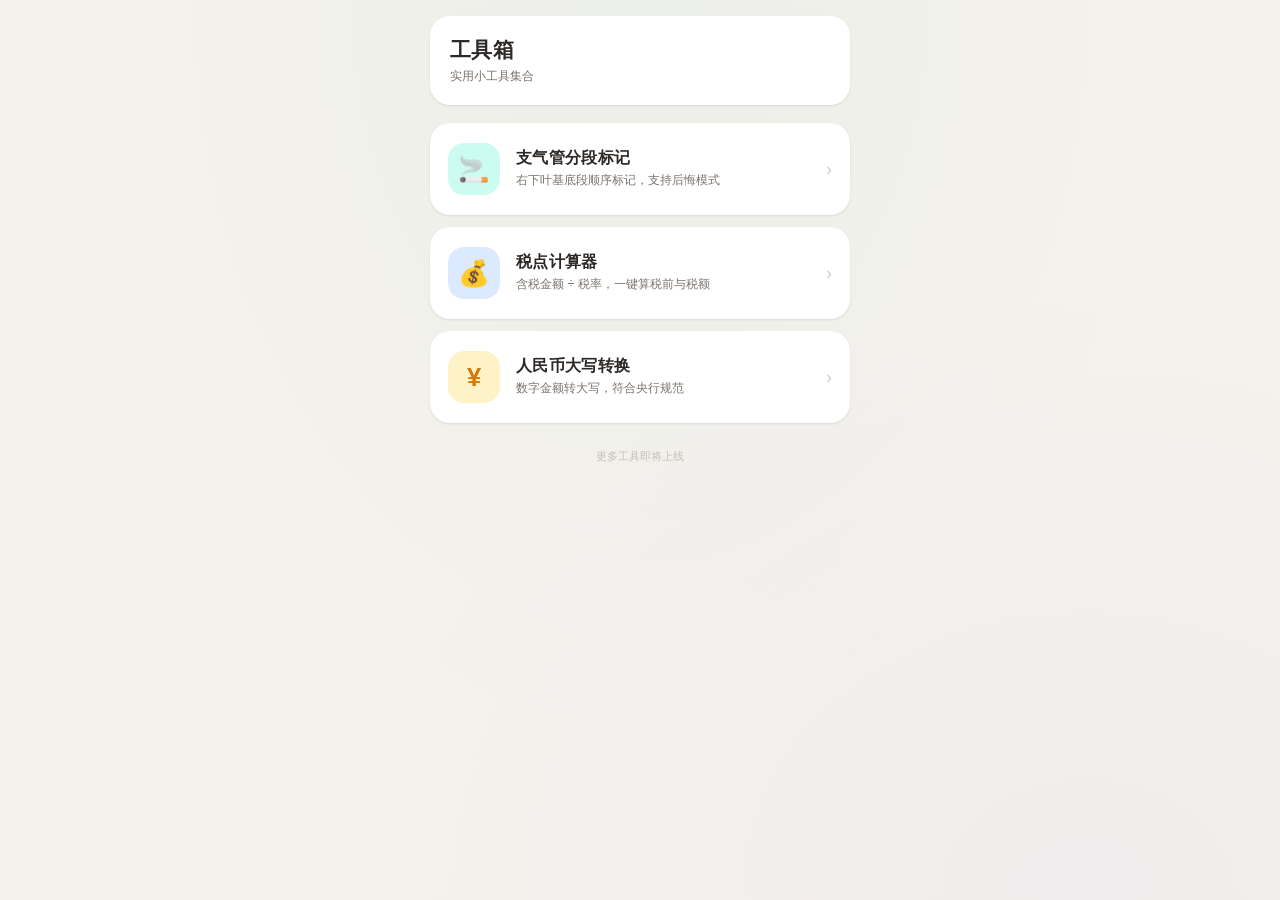
==== index.html @ 6d110be1 "Add toolbox homepage" ====
<!DOCTYPE html>
<html lang="zh-CN">
<head>
<meta charset="UTF-8">
<meta name="viewport" content="width=device-width, initial-scale=1.0, user-scalable=no, viewport-fit=cover">
<title>工具箱</title>
<style>
  :root {
    --bg: #f5f2ed;
    --card: #ffffff;
    --text: #2c2826;
    --text-secondary: #7a736d;
    --teal: #0d9488;
    --teal-light: #ccfbf1;
    --blue: #2563eb;
    --blue-light: #dbeafe;
    --violet: #7c3aed;
    --violet-light: #ede9fe;
    --gold: #d97706;
    --gold-bg: #fef3c7;
    --shadow-sm: 0 1px 3px rgba(0,0,0,0.06), 0 1px 2px rgba(0,0,0,0.04);
    --shadow-md: 0 4px 12px rgba(0,0,0,0.07), 0 2px 4px rgba(0,0,0,0.04);
    --shadow-lg: 0 10px 30px rgba(0,0,0,0.10), 0 4px 8px rgba(0,0,0,0.05);
    --radius: 20px;
    --radius-sm: 12px;
    --font-display: "PingFang SC", "Noto Sans SC", "Microsoft YaHei", sans-serif;
    --font-body: "PingFang SC", "Noto Sans SC", "Microsoft YaHei", sans-serif;
  }

  * { margin: 0; padding: 0; box-sizing: border-box; }

  body {
    font-family: var(--font-body);
    background: var(--bg);
    background-image:
      radial-gradient(ellipse at 50% 0%, rgba(13,148,136,0.04) 0%, transparent 60%),
      radial-gradient(ellipse at 85% 100%, rgba(124,58,237,0.03) 0%, transparent 50%);
    min-height: 100dvh;
    display: flex;
    justify-content: center;
    align-items: flex-start;
    padding: 16px;
    -webkit-tap-highlight-color: transparent;
    -webkit-user-select: none;
    user-select: none;
  }

  .container {
    width: 100%;
    max-width: 420px;
    display: flex;
    flex-direction: column;
    gap: 18px;
    animation: fadeIn 0.5s ease-out;
  }

  @keyframes fadeIn {
    from { opacity: 0; transform: translateY(12px); }
    to { opacity: 1; transform: translateY(0); }
  }

  .header {
    background: var(--card);
    border-radius: var(--radius);
    padding: 20px;
    box-shadow: var(--shadow-sm);
    display: flex;
    flex-direction: column;
    gap: 4px;
  }

  .header h1 {
    font-family: var(--font-display);
    font-size: 1.3rem;
    font-weight: 700;
    color: var(--text);
    letter-spacing: 0.02em;
  }

  .header .subtitle {
    font-size: 0.78rem;
    color: var(--text-secondary);
    font-weight: 500;
  }

  .tools-grid {
    display: flex;
    flex-direction: column;
    gap: 12px;
  }

  a.tool-card {
    text-decoration: none;
    display: flex;
    align-items: center;
    gap: 16px;
    padding: 20px 18px;
    background: var(--card);
    border-radius: var(--radius);
    box-shadow: var(--shadow-sm);
    transition: all 0.25s ease;
    -webkit-tap-highlight-color: transparent;
  }
  a.tool-card:active {
    transform: scale(0.98);
    box-shadow: var(--shadow-md);
  }

  .tool-icon {
    width: 52px;
    height: 52px;
    border-radius: 16px;
    display: flex;
    align-items: center;
    justify-content: center;
    font-size: 1.6rem;
    flex-shrink: 0;
    font-weight: 900;
  }

  .icon-lung { background: var(--teal-light); color: var(--teal); }
  .icon-tax { background: var(--blue-light); color: var(--blue); }
  .icon-rmb { background: var(--gold-bg); color: var(--gold); }

  .tool-info {
    display: flex;
    flex-direction: column;
    gap: 3px;
  }

  .tool-info .tool-name {
    font-family: var(--font-display);
    font-size: 1rem;
    font-weight: 700;
    color: var(--text);
    letter-spacing: 0.02em;
  }

  .tool-info .tool-desc {
    font-size: 0.78rem;
    color: var(--text-secondary);
    font-weight: 500;
    line-height: 1.4;
  }

  .tool-arrow {
    margin-left: auto;
    color: #ccc;
    font-size: 1.1rem;
  }

  .footer {
    text-align: center;
    padding: 8px 0 20px;
    font-size: 0.7rem;
    color: #c4bfb8;
  }
</style>
</head>
<body>

<div class="container">
  <div class="header">
    <h1>工具箱</h1>
    <span class="subtitle">实用小工具集合</span>
  </div>

  <div class="tools-grid">
    <a class="tool-card" href="./lung-marker.html">
      <div class="tool-icon icon-lung">&#x1F6AC;</div>
      <div class="tool-info">
        <span class="tool-name">支气管分段标记</span>
        <span class="tool-desc">右下叶基底段顺序标记，支持后悔模式</span>
      </div>
      <span class="tool-arrow">&#x203A;</span>
    </a>

    <a class="tool-card" href="./tax-calc.html">
      <div class="tool-icon icon-tax">&#x1F4B0;</div>
      <div class="tool-info">
        <span class="tool-name">税点计算器</span>
        <span class="tool-desc">含税金额 ÷ 税率，一键算税前与税额</span>
      </div>
      <span class="tool-arrow">&#x203A;</span>
    </a>

    <a class="tool-card" href="./rmb-upper.html">
      <div class="tool-icon icon-rmb">&#x00A5;</div>
      <div class="tool-info">
        <span class="tool-name">人民币大写转换</span>
        <span class="tool-desc">数字金额转大写，符合央行规范</span>
      </div>
      <span class="tool-arrow">&#x203A;</span>
    </a>
  </div>

  <div class="footer">更多工具即将上线</div>
</div>

</body>
</html>
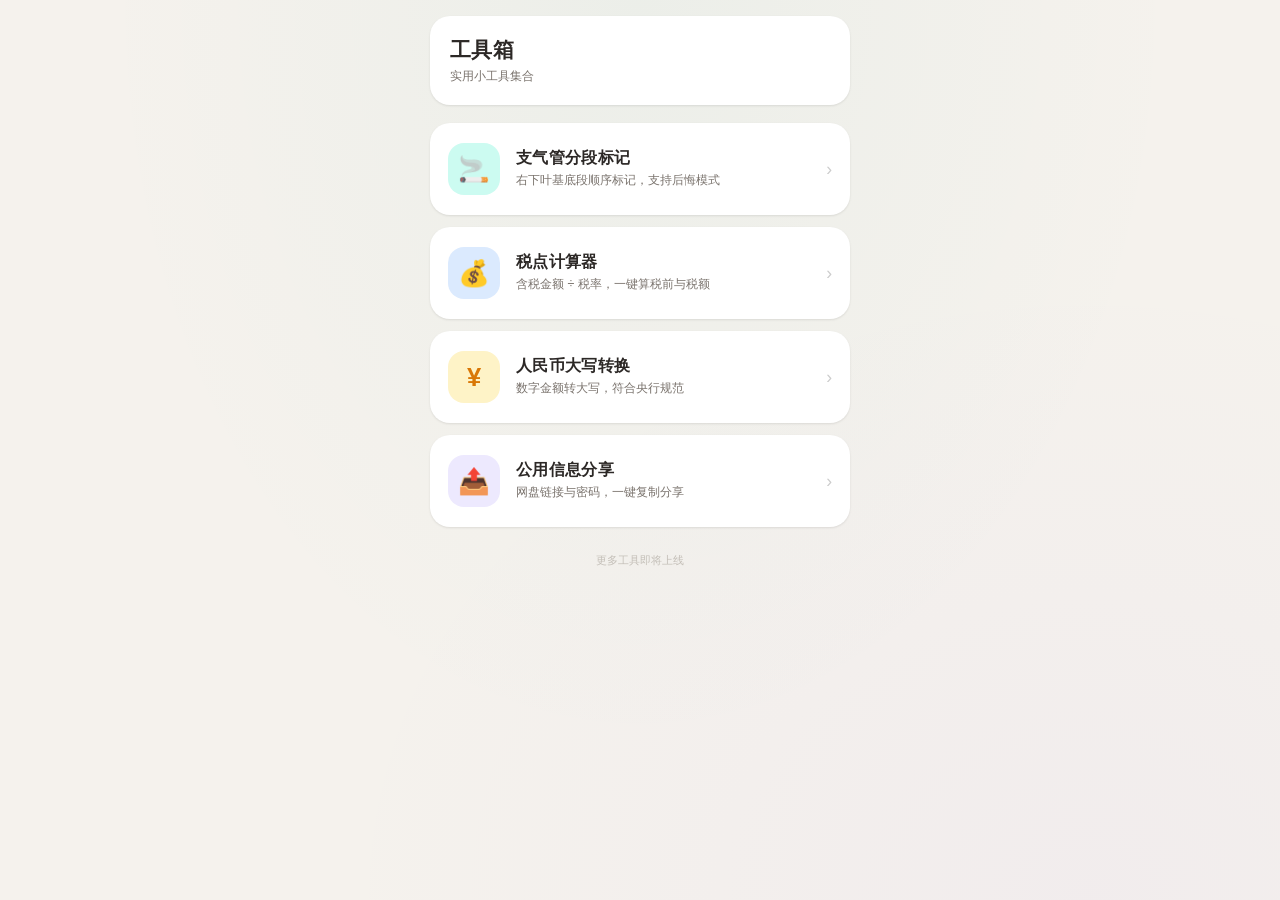
==== commit 843e00c0: "feat: 新增公用信息分享工具，支持一键复制链接与密码" ====
--- a/index.html
+++ b/index.html
@@ -121,6 +121,7 @@
   .icon-lung { background: var(--teal-light); color: var(--teal); }
   .icon-tax { background: var(--blue-light); color: var(--blue); }
   .icon-rmb { background: var(--gold-bg); color: var(--gold); }
+  .icon-share { background: var(--violet-light); color: var(--violet); }
 
   .tool-info {
     display: flex;
@@ -166,7 +167,7 @@
   </div>
 
   <div class="tools-grid">
-    <a class="tool-card" href="./lung-marker.html">
+    <a class="tool-card" href="./tools/lung-marker/index.html">
       <div class="tool-icon icon-lung">&#x1F6AC;</div>
       <div class="tool-info">
         <span class="tool-name">支气管分段标记</span>
@@ -175,7 +176,7 @@
       <span class="tool-arrow">&#x203A;</span>
     </a>
 
-    <a class="tool-card" href="./tax-calc.html">
+    <a class="tool-card" href="./tools/tax-calc/index.html">
       <div class="tool-icon icon-tax">&#x1F4B0;</div>
       <div class="tool-info">
         <span class="tool-name">税点计算器</span>
@@ -184,7 +185,7 @@
       <span class="tool-arrow">&#x203A;</span>
     </a>
 
-    <a class="tool-card" href="./rmb-upper.html">
+    <a class="tool-card" href="./tools/rmb-upper/index.html">
       <div class="tool-icon icon-rmb">&#x00A5;</div>
       <div class="tool-info">
         <span class="tool-name">人民币大写转换</span>
@@ -192,6 +193,15 @@
       </div>
       <span class="tool-arrow">&#x203A;</span>
     </a>
+
+    <a class="tool-card" href="./tools/share-info/index.html">
+      <div class="tool-icon icon-share">&#x1F4E4;</div>
+      <div class="tool-info">
+        <span class="tool-name">公用信息分享</span>
+        <span class="tool-desc">网盘链接与密码，一键复制分享</span>
+      </div>
+      <span class="tool-arrow">&#x203A;</span>
+    </a>
   </div>
 
   <div class="footer">更多工具即将上线</div>
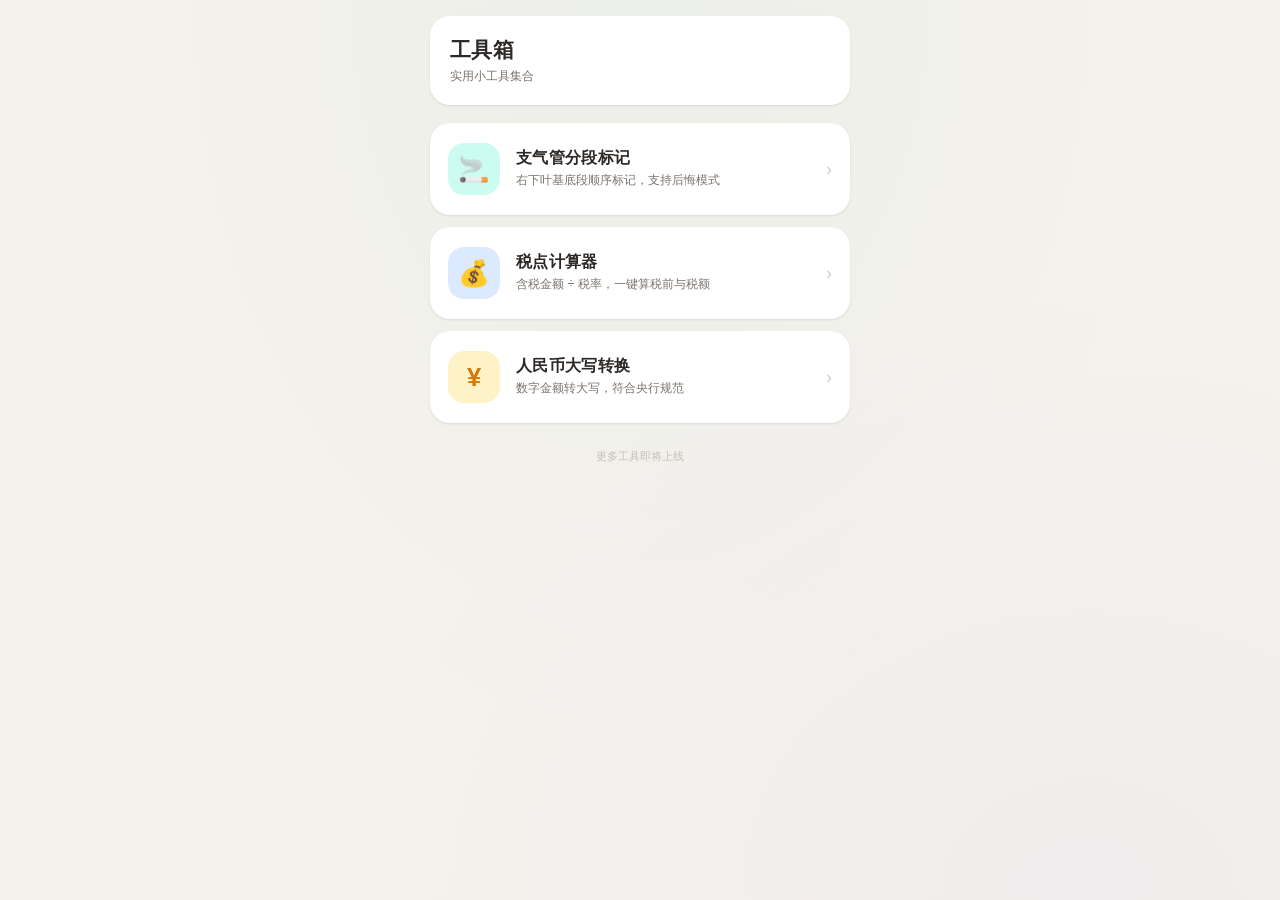
==== commit 94636101: "下架公用信息分享页面（移除敏感数据）" ====
--- a/index.html
+++ b/index.html
@@ -121,7 +121,6 @@
   .icon-lung { background: var(--teal-light); color: var(--teal); }
   .icon-tax { background: var(--blue-light); color: var(--blue); }
   .icon-rmb { background: var(--gold-bg); color: var(--gold); }
-  .icon-share { background: var(--violet-light); color: var(--violet); }
 
   .tool-info {
     display: flex;
@@ -194,14 +193,6 @@
       <span class="tool-arrow">&#x203A;</span>
     </a>
 
-    <a class="tool-card" href="./tools/share-info/index.html">
-      <div class="tool-icon icon-share">&#x1F4E4;</div>
-      <div class="tool-info">
-        <span class="tool-name">公用信息分享</span>
-        <span class="tool-desc">网盘链接与密码，一键复制分享</span>
-      </div>
-      <span class="tool-arrow">&#x203A;</span>
-    </a>
   </div>
 
   <div class="footer">更多工具即将上线</div>
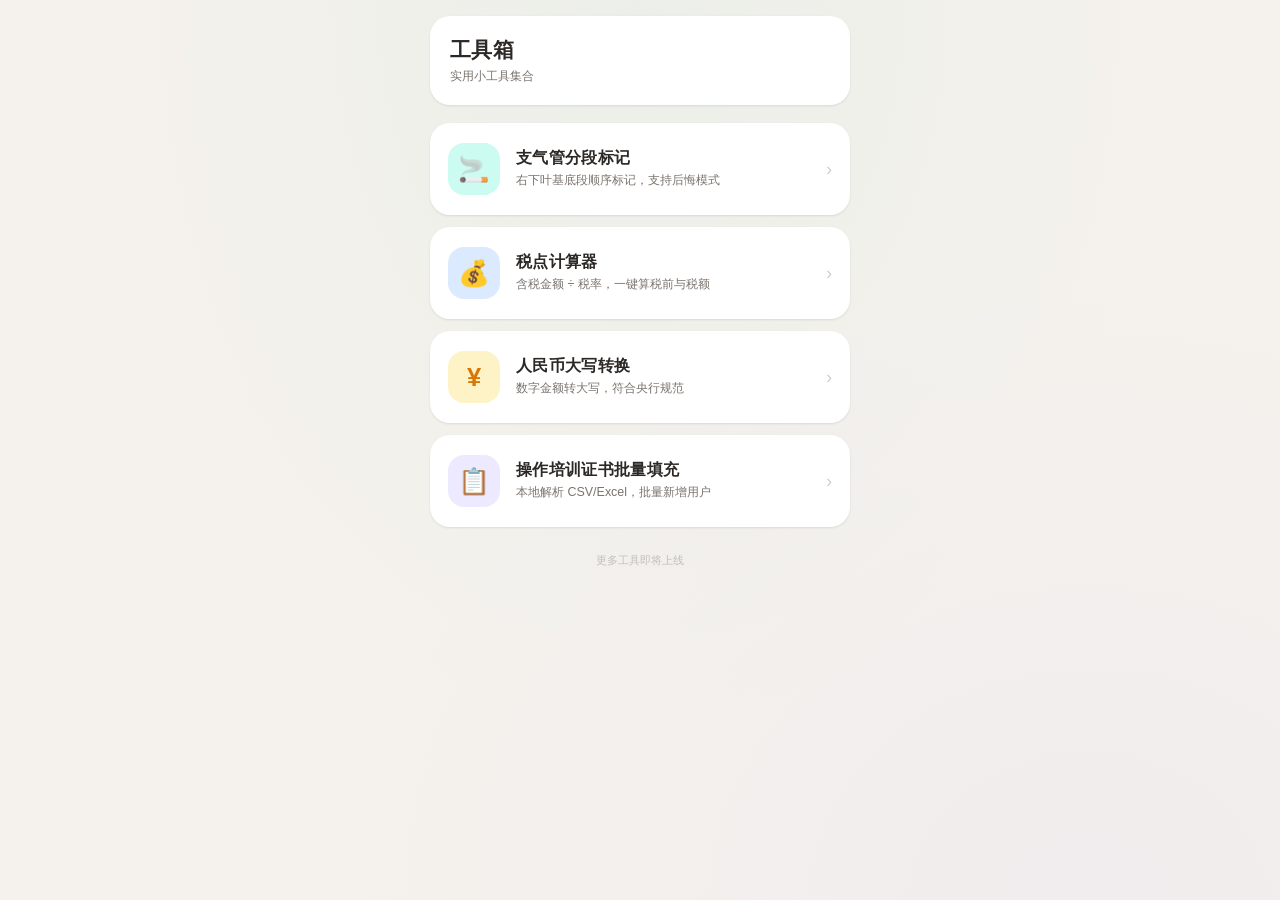
==== commit 5b4d933b: "feat: 首页新增操作培训证书批量填充卡片 同步更新首页卡片数量断言（3 → 4）并补第 4 张卡片的链接断言。  Co-Authored-By: Claude Opus 4.7 <noreply@" ====
--- a/index.html
+++ b/index.html
@@ -121,6 +121,7 @@
   .icon-lung { background: var(--teal-light); color: var(--teal); }
   .icon-tax { background: var(--blue-light); color: var(--blue); }
   .icon-rmb { background: var(--gold-bg); color: var(--gold); }
+  .icon-cert { background: var(--violet-light); color: var(--violet); }
 
   .tool-info {
     display: flex;
@@ -193,6 +194,15 @@
       <span class="tool-arrow">&#x203A;</span>
     </a>
 
+    <a class="tool-card" href="./tools/training-cert-batch-fill/index.html">
+      <div class="tool-icon icon-cert">&#x1F4CB;</div>
+      <div class="tool-info">
+        <span class="tool-name">操作培训证书批量填充</span>
+        <span class="tool-desc">本地解析 CSV/Excel，批量新增用户</span>
+      </div>
+      <span class="tool-arrow">&#x203A;</span>
+    </a>
+
   </div>
 
   <div class="footer">更多工具即将上线</div>
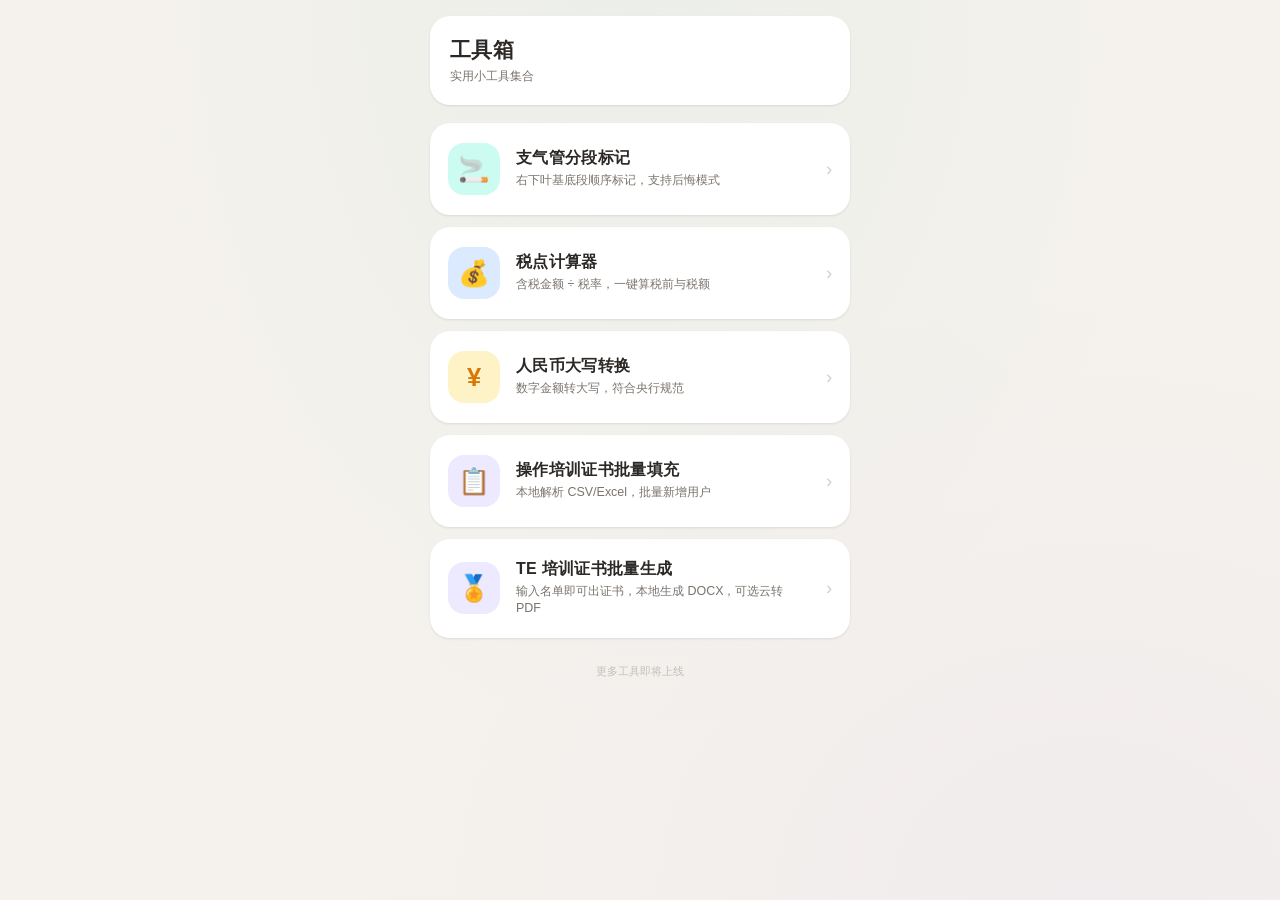
==== commit 0da350e5: "feat: 新增 TE 培训证书批量生成工具（本地生成 DOCX + 云 API 转 PDF） 输入形如「靳睿、耿楠、芮法娟、倪文婧 南京鼓楼医院 25年10月10日」的名单， 解析成可编辑表格，逐条" ====
--- a/index.html
+++ b/index.html
@@ -203,6 +203,15 @@
       <span class="tool-arrow">&#x203A;</span>
     </a>
 
+    <a class="tool-card" href="./tools/te-cert-generator/index.html">
+      <div class="tool-icon icon-cert">&#x1F3C5;</div>
+      <div class="tool-info">
+        <span class="tool-name">TE 培训证书批量生成</span>
+        <span class="tool-desc">输入名单即可出证书，本地生成 DOCX，可选云转 PDF</span>
+      </div>
+      <span class="tool-arrow">&#x203A;</span>
+    </a>
+
   </div>
 
   <div class="footer">更多工具即将上线</div>
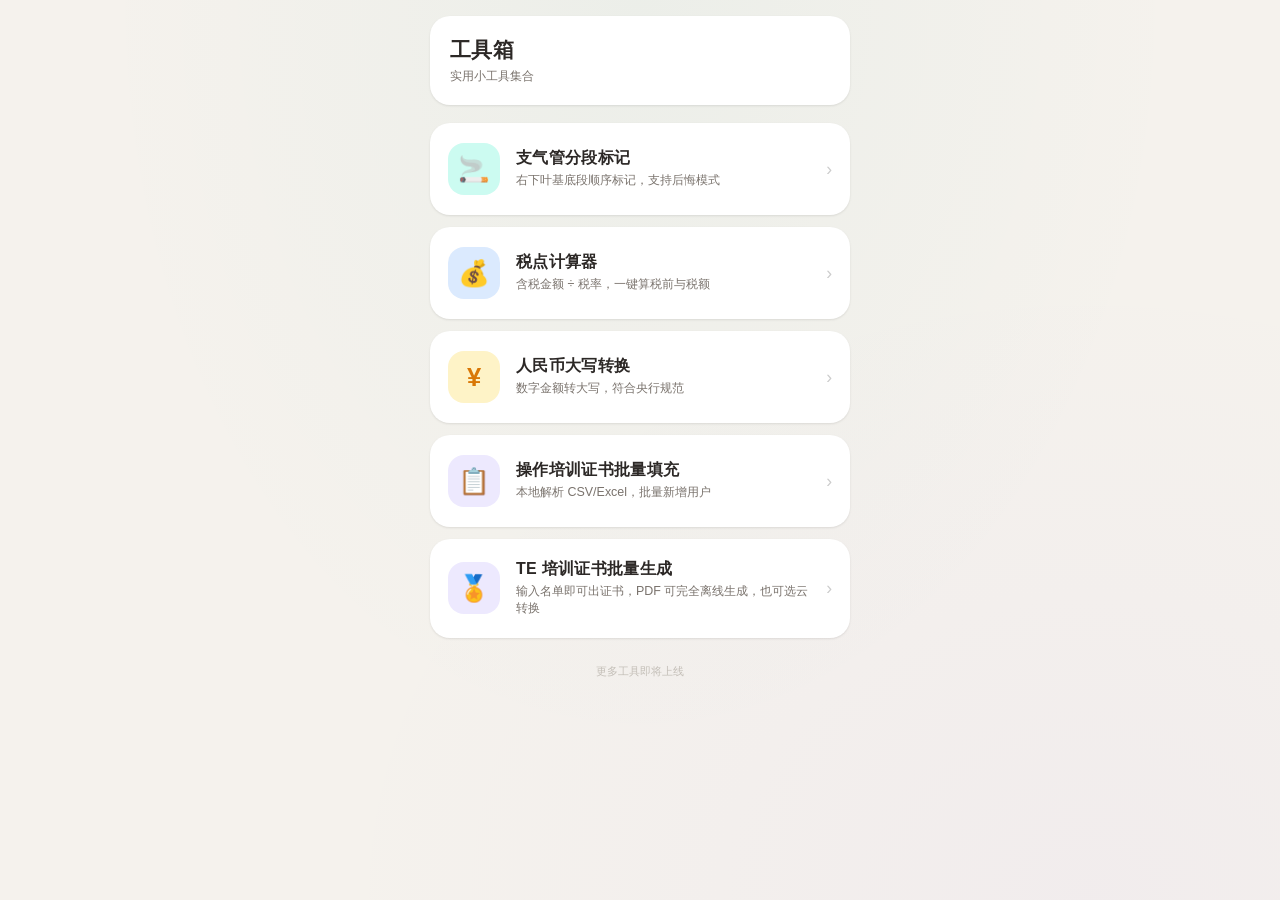
==== commit fd685cdb: "feat: add offline certificate PDF generation" ====
--- a/index.html
+++ b/index.html
@@ -207,7 +207,7 @@
       <div class="tool-icon icon-cert">&#x1F3C5;</div>
       <div class="tool-info">
         <span class="tool-name">TE 培训证书批量生成</span>
-        <span class="tool-desc">输入名单即可出证书，本地生成 DOCX，可选云转 PDF</span>
+        <span class="tool-desc">输入名单即可出证书，PDF 可完全离线生成，也可选云转换</span>
       </div>
       <span class="tool-arrow">&#x203A;</span>
     </a>
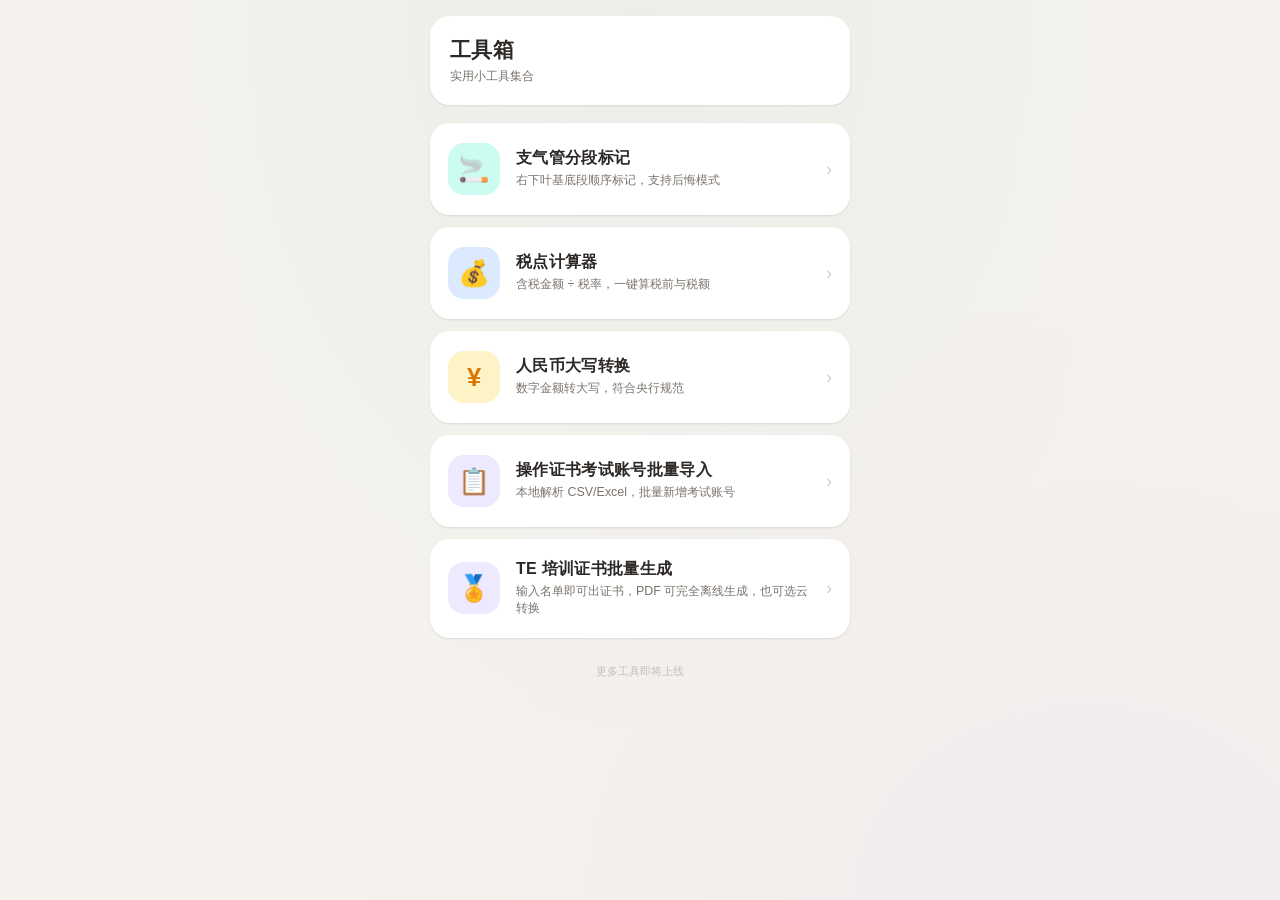
==== commit 5908c04c: "fix: 工具改名「操作证书考试账号批量导入」，并修掉 12 字标题折行 两件事一起（不可拆：只改名会让 Test 14b 直接变红）：  1. 名字不再说「培训证书批量填充」。这个工具全程不碰证书文" ====
--- a/index.html
+++ b/index.html
@@ -197,8 +197,8 @@
     <a class="tool-card" href="./tools/training-cert-batch-fill/index.html">
       <div class="tool-icon icon-cert">&#x1F4CB;</div>
       <div class="tool-info">
-        <span class="tool-name">操作培训证书批量填充</span>
-        <span class="tool-desc">本地解析 CSV/Excel，批量新增用户</span>
+        <span class="tool-name">操作证书考试账号批量导入</span>
+        <span class="tool-desc">本地解析 CSV/Excel，批量新增考试账号</span>
       </div>
       <span class="tool-arrow">&#x203A;</span>
     </a>
